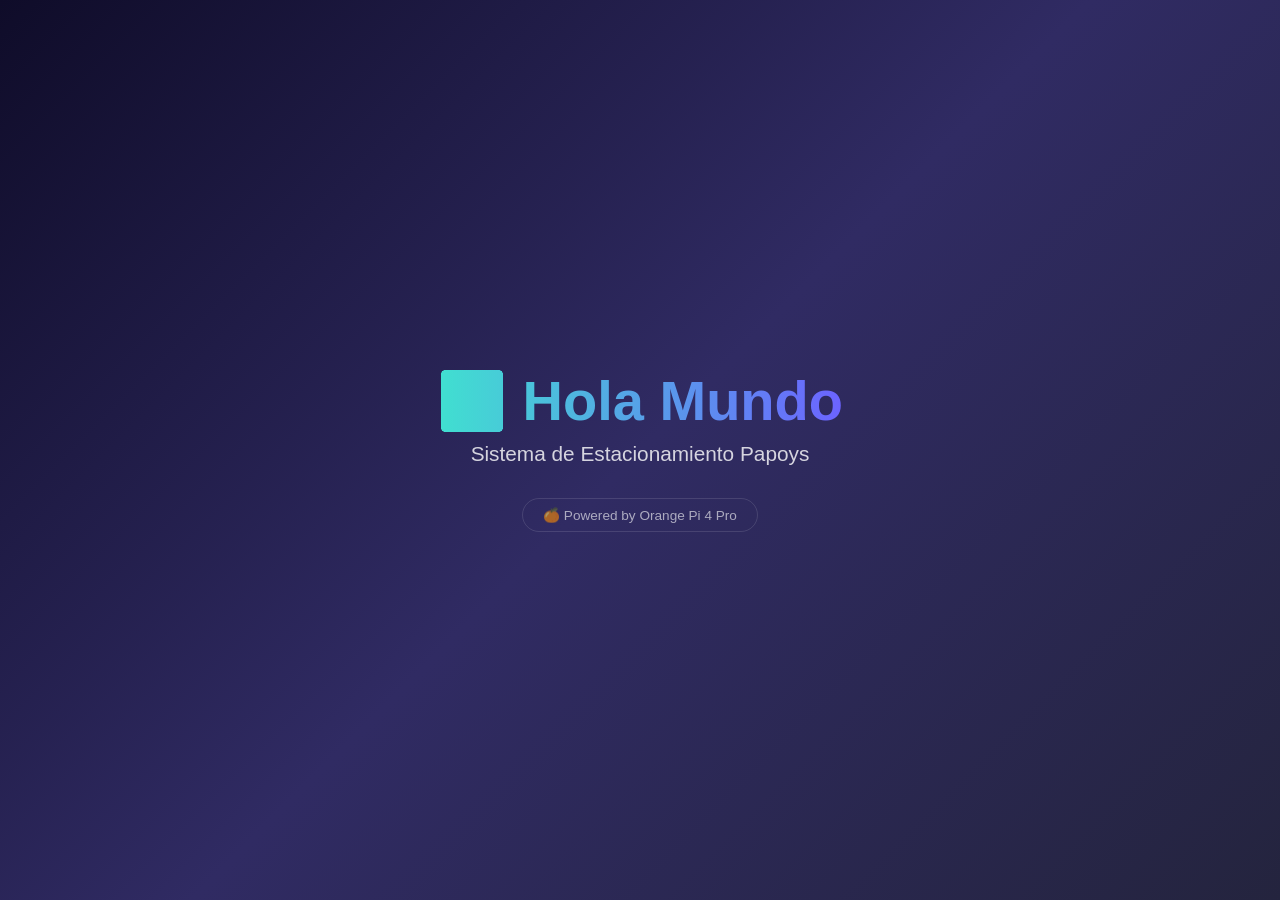
==== index.html @ d29d899e "Add index.html - hola mundo landing page" ====
<!DOCTYPE html>
<html lang="es">
<head>
    <meta charset="UTF-8">
    <meta name="viewport" content="width=device-width, initial-scale=1.0">
    <title>Papoys - Estacionamiento</title>
    <style>
        * { margin: 0; padding: 0; box-sizing: border-box; }
        body {
            min-height: 100vh;
            display: flex;
            align-items: center;
            justify-content: center;
            background: linear-gradient(135deg, #0f0c29, #302b63, #24243e);
            font-family: 'Segoe UI', sans-serif;
            color: white;
        }
        .container {
            text-align: center;
            animation: fadeIn 1s ease-in;
        }
        h1 {
            font-size: 3.5rem;
            margin-bottom: 0.5rem;
            background: linear-gradient(90deg, #40E0D0, #6C63FF);
            -webkit-background-clip: text;
            -webkit-text-fill-color: transparent;
        }
        p {
            font-size: 1.3rem;
            opacity: 0.8;
        }
        .badge {
            margin-top: 2rem;
            padding: 8px 20px;
            border: 1px solid rgba(255,255,255,0.2);
            border-radius: 20px;
            display: inline-block;
            font-size: 0.85rem;
            opacity: 0.6;
        }
        @keyframes fadeIn {
            from { opacity: 0; transform: translateY(20px); }
            to { opacity: 1; transform: translateY(0); }
        }
    </style>
</head>
<body>
    <div class="container">
        <h1>🅿️ Hola Mundo</h1>
        <p>Sistema de Estacionamiento Papoys</p>
        <div class="badge">🍊 Powered by Orange Pi 4 Pro</div>
    </div>
</body>
</html>
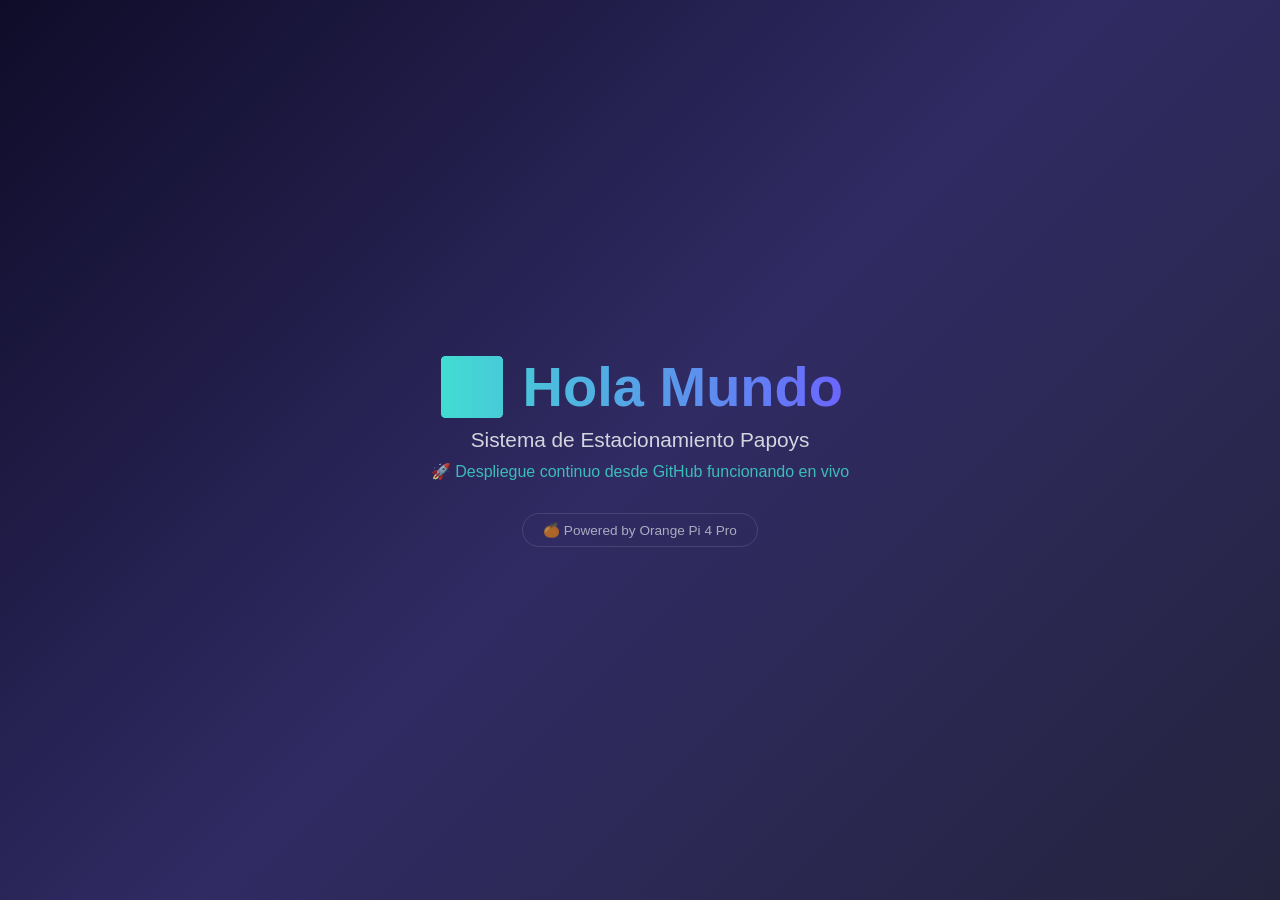
==== commit 6b693bec: "Update index.html with live status message" ====
--- a/index.html
+++ b/index.html
@@ -49,6 +49,7 @@
     <div class="container">
         <h1>🅿️ Hola Mundo</h1>
         <p>Sistema de Estacionamiento Papoys</p>
+        <p style="margin-top: 10px; font-size: 1rem; color: #40E0D0;">🚀 Despliegue continuo desde GitHub funcionando en vivo</p>
         <div class="badge">🍊 Powered by Orange Pi 4 Pro</div>
     </div>
 </body>
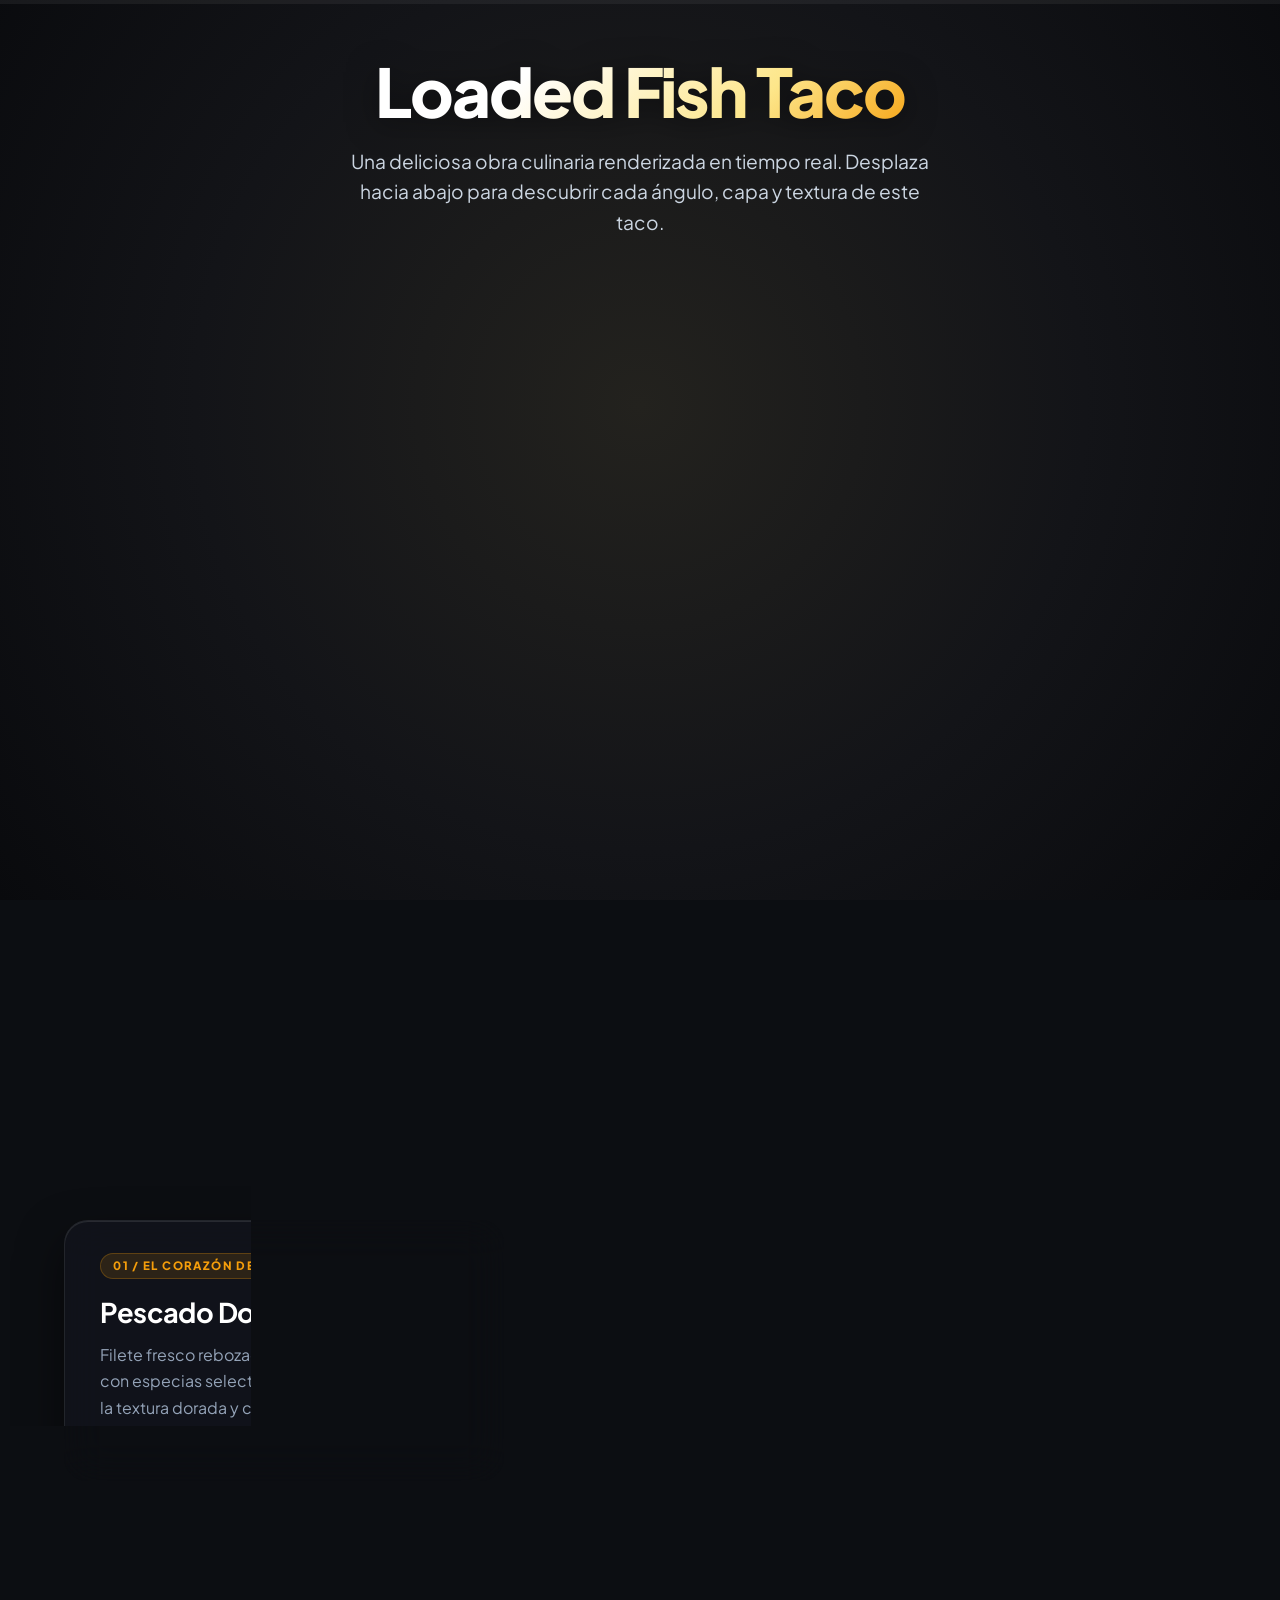
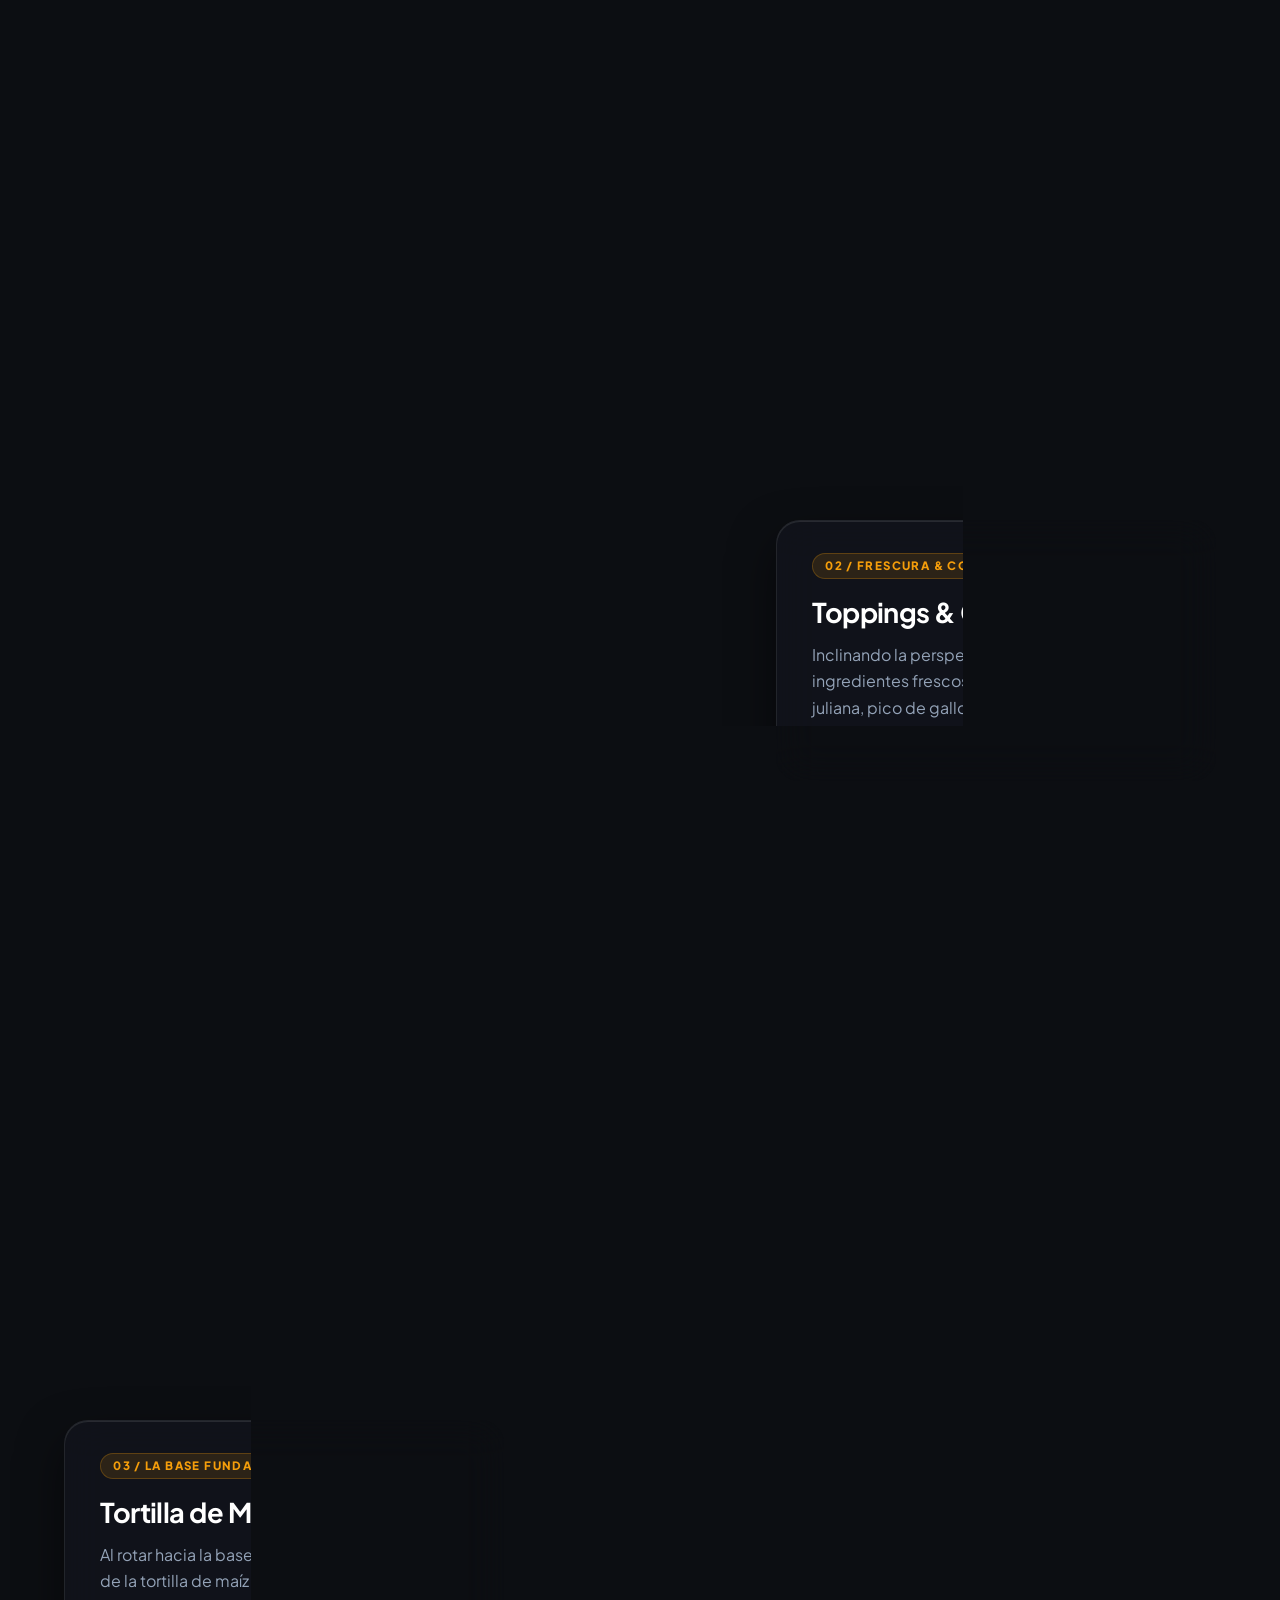
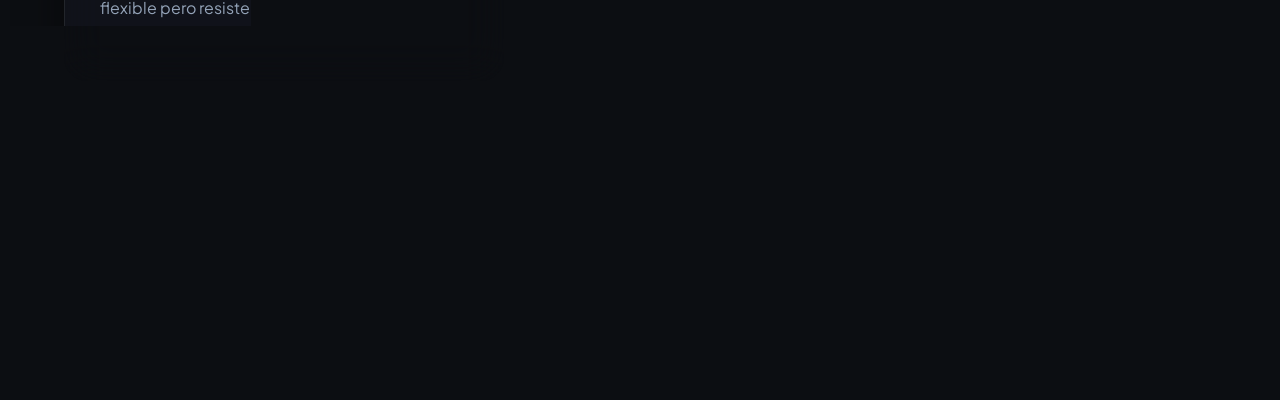
==== commit bebb2f90: "feat: reorganizacion modular del proyecto en carpetas css, html, js y assets" ====
--- a/index.html
+++ b/index.html
@@ -1,56 +1,15 @@
 <!DOCTYPE html>
 <html lang="es">
 <head>
-    <meta charset="UTF-8">
-    <meta name="viewport" content="width=device-width, initial-scale=1.0">
-    <title>Papoys - Estacionamiento</title>
-    <style>
-        * { margin: 0; padding: 0; box-sizing: border-box; }
-        body {
-            min-height: 100vh;
-            display: flex;
-            align-items: center;
-            justify-content: center;
-            background: linear-gradient(135deg, #0f0c29, #302b63, #24243e);
-            font-family: 'Segoe UI', sans-serif;
-            color: white;
-        }
-        .container {
-            text-align: center;
-            animation: fadeIn 1s ease-in;
-        }
-        h1 {
-            font-size: 3.5rem;
-            margin-bottom: 0.5rem;
-            background: linear-gradient(90deg, #40E0D0, #6C63FF);
-            -webkit-background-clip: text;
-            -webkit-text-fill-color: transparent;
-        }
-        p {
-            font-size: 1.3rem;
-            opacity: 0.8;
-        }
-        .badge {
-            margin-top: 2rem;
-            padding: 8px 20px;
-            border: 1px solid rgba(255,255,255,0.2);
-            border-radius: 20px;
-            display: inline-block;
-            font-size: 0.85rem;
-            opacity: 0.6;
-        }
-        @keyframes fadeIn {
-            from { opacity: 0; transform: translateY(20px); }
-            to { opacity: 1; transform: translateY(0); }
-        }
-    </style>
+  <meta charset="UTF-8" />
+  <meta http-equiv="refresh" content="0; url=html/index.html" />
+  <meta name="viewport" content="width=device-width, initial-scale=1.0" />
+  <title>un pinche taco</title>
+  <script>
+    window.location.replace("html/index.html");
+  </script>
 </head>
-<body>
-    <div class="container">
-        <h1>🅿️ Hola Mundo</h1>
-        <p>Sistema de Estacionamiento Papoys</p>
-        <p style="margin-top: 10px; font-size: 1rem; color: #40E0D0;">🚀 Despliegue continuo desde GitHub funcionando en vivo</p>
-        <div class="badge">🍊 Powered by Orange Pi 4 Pro</div>
-    </div>
+<body style="background-color: #0c0e12; color: #f8fafc; font-family: system-ui, sans-serif; display: flex; align-items: center; justify-content: center; height: 100vh; margin: 0;">
+  <p>Cargando experiencia 3D... Si no eres redirigido automáticamente, <a href="html/index.html" style="color: #f59e0b; text-decoration: underline;">haz clic aquí</a>.</p>
 </body>
 </html>
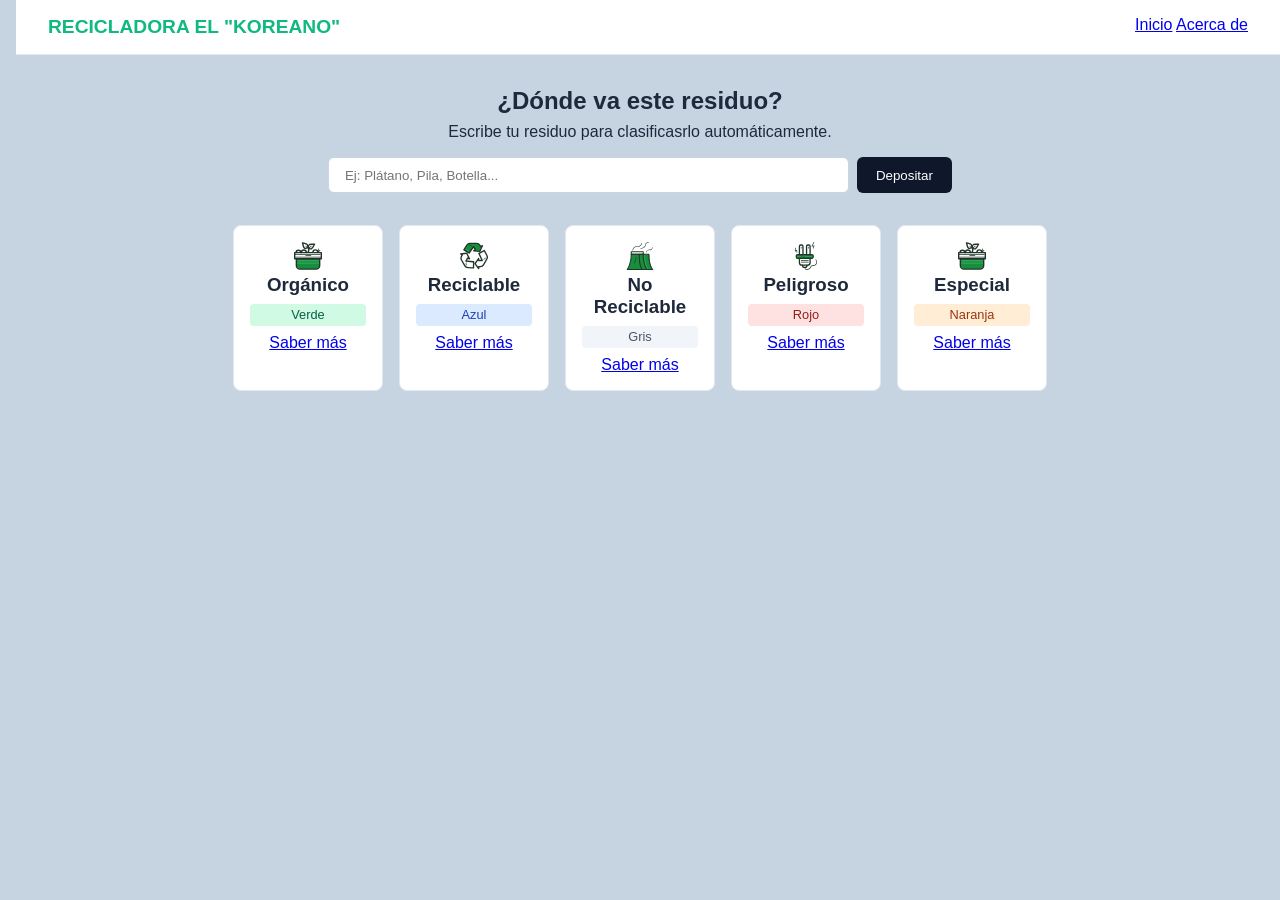
==== commit de35cbb4: "feat: establecer Recicladora El Koreano como pagina principal index.html" ====
--- a/index.html
+++ b/index.html
@@ -1,15 +1,83 @@
-<!DOCTYPE html>
-<html lang="es">
-<head>
-  <meta charset="UTF-8" />
-  <meta http-equiv="refresh" content="0; url=html/index.html" />
-  <meta name="viewport" content="width=device-width, initial-scale=1.0" />
-  <title>un pinche taco</title>
-  <script>
-    window.location.replace("html/index.html");
-  </script>
-</head>
-<body style="background-color: #0c0e12; color: #f8fafc; font-family: system-ui, sans-serif; display: flex; align-items: center; justify-content: center; height: 100vh; margin: 0;">
-  <p>Cargando experiencia 3D... Si no eres redirigido automáticamente, <a href="html/index.html" style="color: #f59e0b; text-decoration: underline;">haz clic aquí</a>.</p>
-</body>
-</html>
+<!DOCTYPE html>
+<html lang="es">
+<head>
+  <meta charset="UTF-8">
+  <meta name="viewport" content="width=device-width, initial-scale=1.0">
+  <title>RECICLADORA EL "KOREANO" - Boceto</title>
+  <link rel="stylesheet" href="style.css">
+</head>
+<body>
+
+<header class="barra">
+  <div class="logo">RECICLADORA EL "KOREANO"</div>
+  <nav>
+    <a href="reciclado.html" class="regresar">Inicio</a>
+    <!-- Enlace configurado para abrir acerca.html en una pestaña nueva -->
+    <a href="acerca.html" class="sabermas">Acerca de</a>
+  </nav>
+</header>
+
+  <main class="pregunta">
+    <section class="partsuperior">
+      <h1>¿Dónde va este residuo?</h1>
+      <p>Escribe tu residuo para clasificasrlo automáticamente.</p>
+      
+      <div class="buscador">
+        <input type="text" id="searchInput" placeholder="Ej: Plátano, Pila, Botella...">
+        <button id="searchBtn">Depositar</button>
+      </div>
+      <p id="mensajebuscador" class="status-msg"></p>
+    </section>
+
+    <!-- la cosita animado -->
+    <div id="flyingItem" class="animacionrecibidor"></div>
+
+<!-- cambio de pagina -->
+<section class="ordenabotes">
+  
+  <!-- Bote Orgánico -->
+  <div class="individualbote organico" data-type="organico">
+    <img src="sapling-svgrepo-com.svg" alt="Orgánico" style="width: 28px; height: 28px;">
+    <h3>Orgánico</h3>
+    <span class="badge verde">Verde</span>
+    <a href="organico/organico.html" class="sabermas">Saber más</a>
+  </div>
+
+  <!-- Bote Reciclable -->
+  <div class="individualbote reciclable" data-type="reciclable">
+    <img src="recycling-svgrepo-com.svg" alt="Reciclable" style="width: 28px; height: 28px;">
+    <h3>Reciclable</h3>
+    <span class="badge azul">Azul</span>
+    <a href="reciclable/reciclable.html" class="sabermas">Saber más</a>
+  </div>
+
+  <!-- Bote No Reciclable -->
+  <div class="individualbote no-reciclable" data-type="no-reciclable">
+    <img src="clean-emissions-svgrepo-com.svg" alt="No Reciclable" style="width: 28px; height: 28px;">
+    <h3>No Reciclable</h3>
+    <span class="badge gris">Gris</span>
+    <a href="no reciclable/noreciclable.html" class="sabermas">Saber más</a>
+  </div>
+
+  <!-- Bote Peligroso -->
+  <div class="individualbote peligroso" data-type="peligroso">
+    <img src="socket-svgrepo-com.svg" alt="Peligroso" style="width: 28px; height: 28px;">
+    <h3>Peligroso</h3>
+    <span class="badge rojo">Rojo</span>
+    <a href="peligroso/peligroso.html" class="sabermas">Saber más</a>
+  </div>
+
+  <!-- Bote Especial -->
+  <div class="individualbote especial" data-type="especial">
+    <img src="sapling-svgrepo-com.svg" alt="Especial" style="width: 28px; height: 28px;">
+    <h3>Especial</h3>
+    <span class="badge naranja">Naranja</span>
+    <a href="especial/especial.html" class="sabermas">Saber más</a>
+  </div>
+
+</section>
+  </main>
+
+  <script src="script.js"></script>
+</body>
+</html>
--- a/style.css
+++ b/style.css
@@ -0,0 +1,74 @@
+/* Configuración básica */
+* {
+  margin: 0;
+  padding: 0;
+  box-sizing: border-box;
+  font-family: sans-serif;
+}
+
+body {
+  background: #c6d4e2;
+  color: #1e293b;
+}
+
+/* barra */
+.barra {
+  display: flex;
+  justify-content: space-between;
+  padding: 1rem 2rem;
+  background: #fff;
+  border-bottom: 1px solid #e2e8f0;
+}
+
+.logo { font-weight: bold; font-size: 1.2rem; color: #10b981; }
+.barra { text-decoration: none; color: #64748b; margin-left: 1rem; }
+
+/* buscador */
+.pregunta { max-width: 900px; margin: 2rem auto; padding: 0 1rem; text-align: center; }
+.partsuperior { margin-bottom: 2rem; }
+.partsuperior h1 { margin-bottom: 0.5rem; }
+
+.buscador { display: flex; justify-content: center; gap: 0.5rem; margin-top: 1rem; }
+.buscador input { padding: 0.6rem 1rem; border: 1px solid #cbd5e1; border-radius: 6px; width: 60%; }
+.buscador button { padding: 0.6rem 1.2rem; background: #0f172a; color: #fff; border: none; border-radius: 6px; cursor: pointer; }
+
+.mensajebuscador { margin-top: 0.5rem; font-weight: bold; color: #10b981; min-height: 24px; }
+
+/* color cambide pagi */
+.ordenabotes { display: flex; gap: 1rem; justify-content: center; flex-wrap: wrap; }
+
+.individualbote {
+  background: #fff;
+  border: 1px solid #e2e8f0;
+  border-radius: 8px;
+  padding: 1rem;
+  width: 150px;
+  text-align: center;
+  transition: all 0.3s;
+}
+
+.individualbote.dimmed { opacity: 0.2; }
+.individualbote.highlight { border-color: #10b981; transform: scale(1.05); }
+
+.badge { display: block; font-size: 0.8rem; padding: 0.2rem; border-radius: 4px; margin: 0.5rem 0; }
+.verde { background: #d1fae5; color: #065f46; }
+.azul { background: #dbeafe; color: #1e40af; }
+.gris { background: #f1f5f9; color: #475569; }
+.rojo { background: #fee2e2; color: #991b1b; }
+.naranja { background: #ffedd5; color: #9a3412; }
+
+.individualbote button { background: none; border: none; color: #64748b; text-decoration: underline; cursor: pointer; font-size: 0.8rem; }
+
+/* Elemento Flotante para Animación */
+.animacionrecibidor {
+  position: absolute;
+  background: #0f172a;
+  color: #fff;
+  padding: 0.4rem 0.8rem;
+  border-radius: 20px;
+  font-size: 0.85rem;
+  opacity: 0;
+  pointer-events: none;
+  transition: all 0.5s ease-in-out;
+}
+
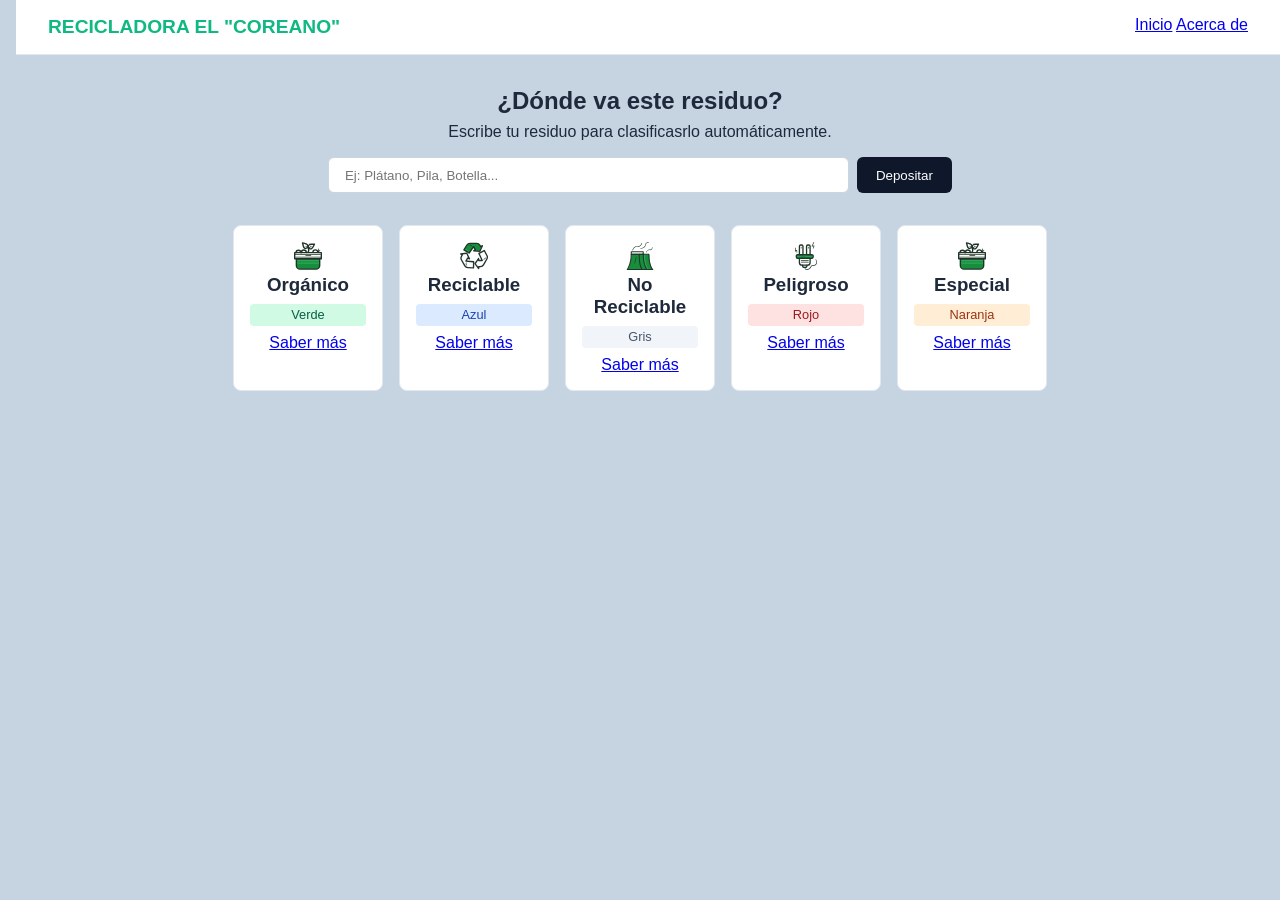
==== commit 5b73a0e3: "chore: retirar temporalmente proyecto taco (guardado en rama backup-taco)" ====
--- a/index.html
+++ b/index.html
@@ -3,13 +3,13 @@
 <head>
   <meta charset="UTF-8">
   <meta name="viewport" content="width=device-width, initial-scale=1.0">
-  <title>RECICLADORA EL "KOREANO" - Boceto</title>
+  <title>RECICLADORA EL "COREANO" - Boceto</title>
   <link rel="stylesheet" href="style.css">
 </head>
 <body>
 
 <header class="barra">
-  <div class="logo">RECICLADORA EL "KOREANO"</div>
+  <div class="logo">RECICLADORA EL "COREANO"</div>
   <nav>
     <a href="reciclado.html" class="regresar">Inicio</a>
     <!-- Enlace configurado para abrir acerca.html en una pestaña nueva -->
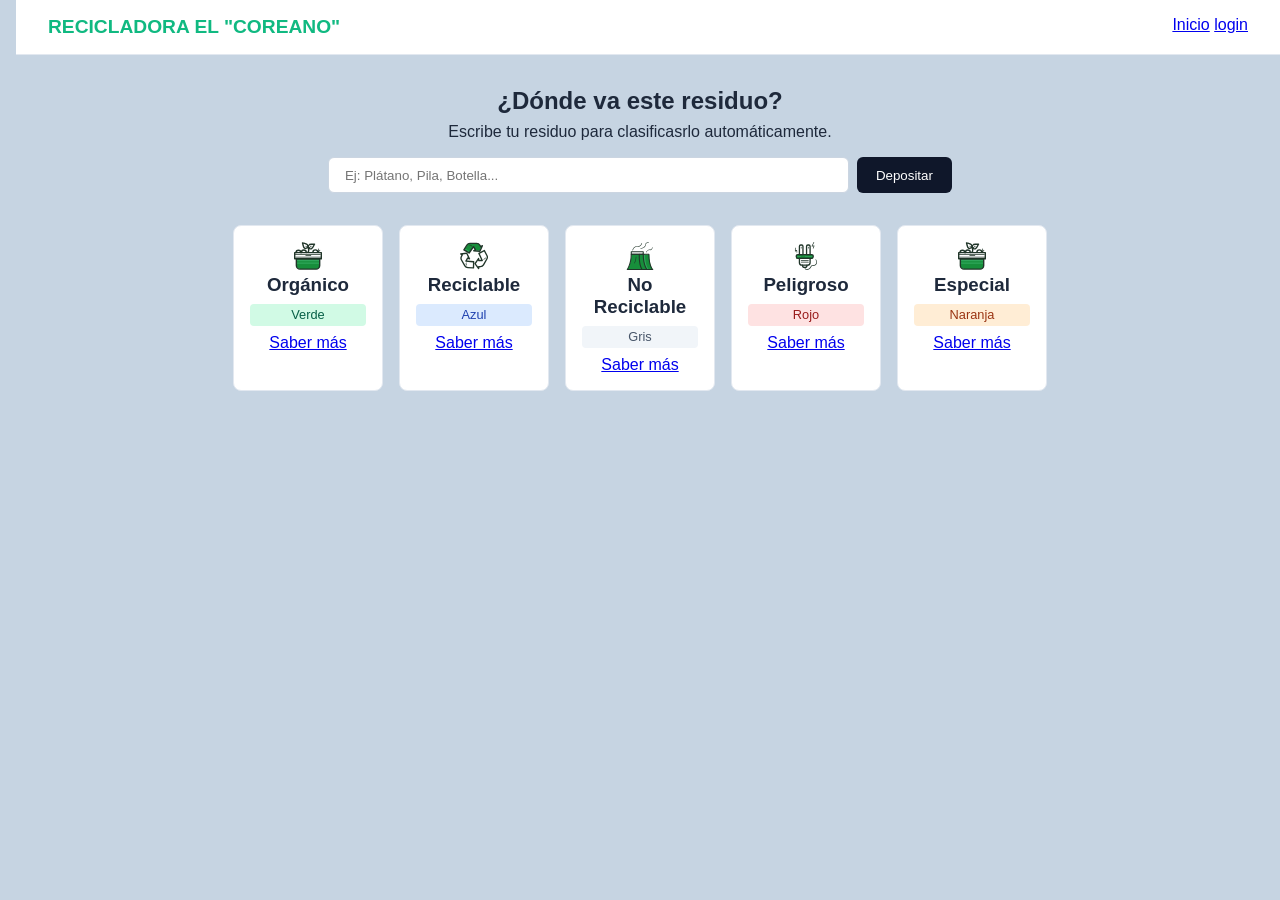
==== commit 5f20c523: "primera pruba global de la coneccion con la base de datos" ====
--- a/index.html
+++ b/index.html
@@ -13,7 +13,7 @@
   <nav>
     <a href="reciclado.html" class="regresar">Inicio</a>
     <!-- Enlace configurado para abrir acerca.html en una pestaña nueva -->
-    <a href="acerca.html" class="sabermas">Acerca de</a>
+    <a href="login/login.html" class="sabermas">login</a>
   </nav>
 </header>
 
